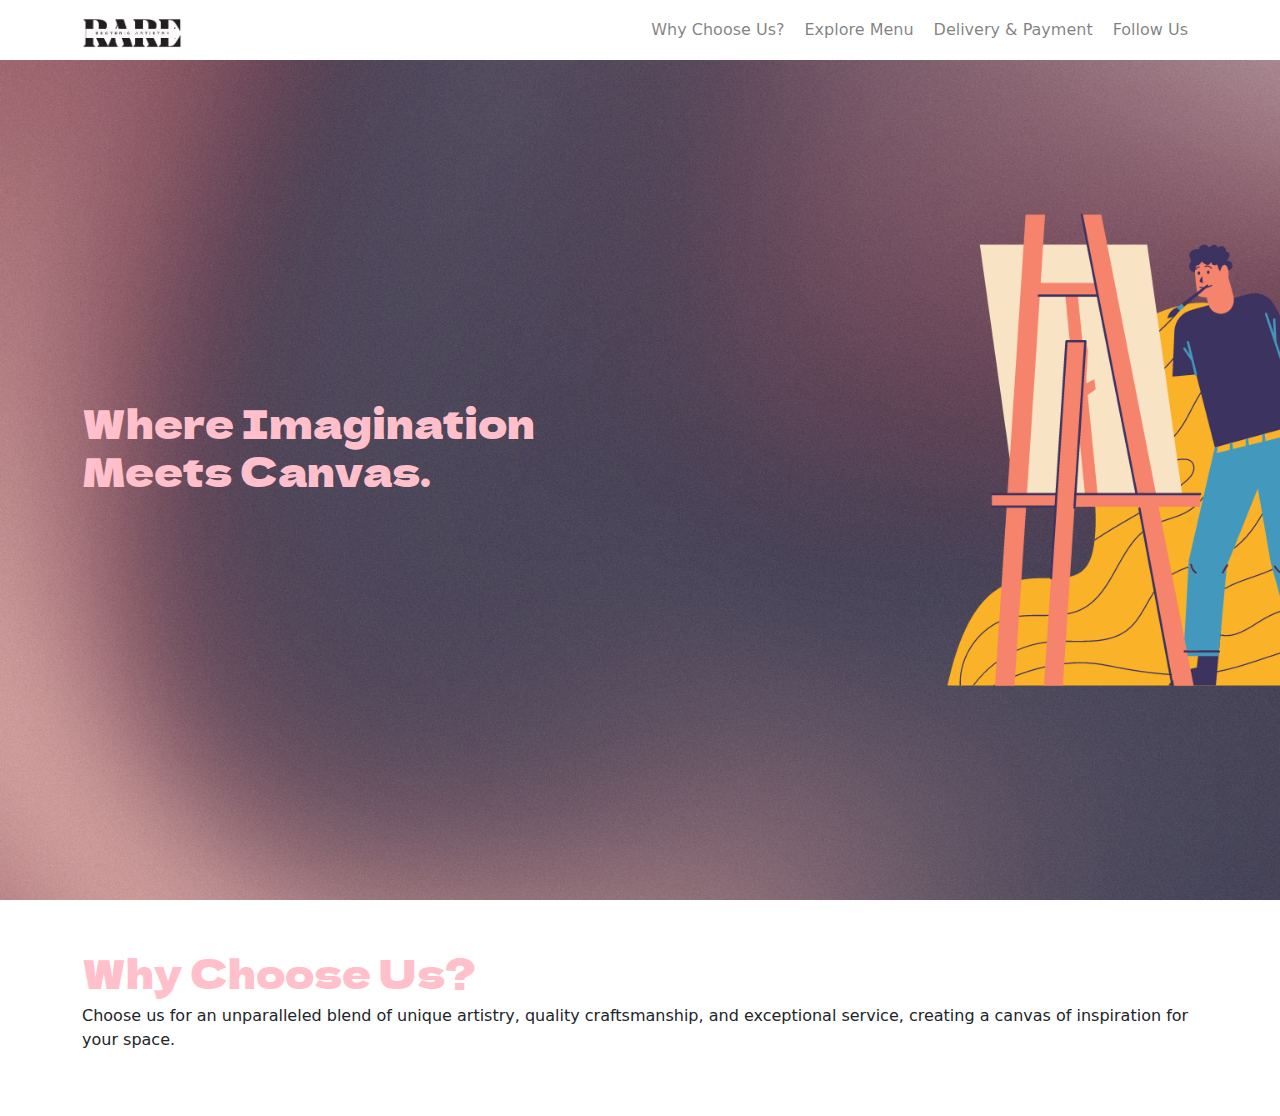
==== index.html @ 960fa9da "Add files via upload" ====
<!DOCTYPE html>
<html>

    <head>
        
        <link rel="stylesheet" href="https://stackpath.bootstrapcdn.com/bootstrap/4.5.2/css/bootstrap.min.css" integrity="sha384-JcKb8q3iqJ61gNV9KGb8thSsNjpSL0n8PARn9HuZOnIxN0hoP+VmmDGMN5t9UJ0Z" crossorigin="anonymous" />
        <script src="https://code.jquery.com/jquery-3.5.1.slim.min.js" integrity="sha384-DfXdz2htPH0lsSSs5nCTpuj/zy4C+OGpamoFVy38MVBnE+IbbVYUew+OrCXaRkfj" crossorigin="anonymous"></script>
        <script src="https://cdn.jsdelivr.net/npm/popper.js@1.16.1/dist/umd/popper.min.js" integrity="sha384-9/reFTGAW83EW2RDu2S0VKaIzap3H66lZH81PoYlFhbGU+6BZp6G7niu735Sk7lN" crossorigin="anonymous"></script>
        <script src="https://stackpath.bootstrapcdn.com/bootstrap/4.5.2/js/bootstrap.min.js" integrity="sha384-B4gt1jrGC7Jh4AgTPSdUtOBvfO8shuf57BaghqFfPlYxofvL8/KUEfYiJOMMV+rV" crossorigin="anonymous"></script>
        <link href="https://cdn.jsdelivr.net/npm/bootstrap@5.1.3/dist/css/bootstrap.min.css" rel="stylesheet" />
        <script src="https://cdn.jsdelivr.net/npm/bootstrap@5.1.3/dist/js/bootstrap.bundle.min.js"></script>
        <link rel="preconnect" href="https://fonts.googleapis.com">
        <link rel="preconnect" href="https://fonts.gstatic.com" crossorigin>
        <link href="https://fonts.googleapis.com/css2?family=Dela+Gothic+One&display=swap" rel="stylesheet">
        <title>Art Gallery</title>
        <link rel="stylesheet" href="style.css">
        <meta name="viewport" content="width=device-width, initial-scale=1.0">

    </head>
    <body>
        
        <nav class="navbar navbar-expand-lg navbar-light bg-white fixed-top">
            <div class="container">
                <a class="navbar-brand" href="#">
                    <img src="logo.png" class="logo" />
                </a>
                <button class="navbar-toggler" type="button" data-toggle="collapse" data-target="#navbarNavAltMarkup" aria-controls="navbarNavAltMarkup" aria-expanded="false" aria-label="Toggle navigation">
                    <span class="navbar-toggler-icon"></span>
                </button>
                <div class="collapse navbar-collapse" id="navbarNavAltMarkup">
                    <div class="navbar-nav ml-auto">
                        <a class="nav-link" id="navItem1" href="#wcuSection">
                            Why Choose Us?
                            <span class="sr-only">(current)</span>
                        </a>
                        <a class="nav-link" href="#exploreMenuSection" id="navItem2">Explore Menu</a>
                        <a class="nav-link" href="#deliveryPaymentSection" id="navItem3">Delivery & Payment</a>
                        <a class="nav-link" href="#followUsSection" id="navItem4">Follow Us</a>
                    </div>
                </div>
            </div>
        </nav>
    <!-- -------------------------------------------------------------------------------------------------------------------- -->        
        <div class="landing-page d-flex justify-content-center flex-column">
            <div class="container">
                <div class="row">
                    <div class="col-md-6">
                        <h1>Where Imagination Meets Canvas.</h1>
                    </div>
                </div>
            </div>
        </div>
<!-- -------------------------------------------------------------------------------------------------------------------- -->
        
        <div class="wcu-section pt-5 pb-5" id="wcuSection">
            <div class="container">
                <div class="row">
                    <div class="col-12">
                        <h1 class="wcu-section-heading">Why Choose Us?</h1>
                        <p class="wcu-section-description">
                            Choose us for an unparalleled blend of unique artistry, quality craftsmanship, 
                            and exceptional service, creating a canvas of inspiration for your space.
                        </p>
                    </div>
                </div>
            </div>
        </div>
    </body>

</html>
---- style.css ----
.logo {
    width: 100px;
    height: 30px;
}

.navbar{
    height: 60px;
}

.navbar-brand{
    padding-top: 10px;
}

.navbar-nav .nav-link{
    background: none;
    padding: 8px 16px;
    border-radius: 60px;
    border: none;
    text-align: center;
    text-decoration: none;
    display: inline-block;
    font-size: 16px;
    margin: 4px 2px;
    transition-duration: 0.4s;
    cursor: pointer;
}

.navbar-nav .nav-link:active{
    background-color: rgb(230, 248, 137);
    color: rgb(162, 255, 0);
}

.collapse{
    background-color: rgba(255, 255, 255, 0.746);
}

.landing-page {
    background-image: url("Black and Pink Gradient Motivational Quote Desktop Wallpaper.png");
    height: 100vh;
    background-size: cover;
}

h1{
    color: #FFC0CB;
    font-family: 'Dela Gothic One', sans-serif;
}

.wcu-section {
    background-color: #ffffff;
}
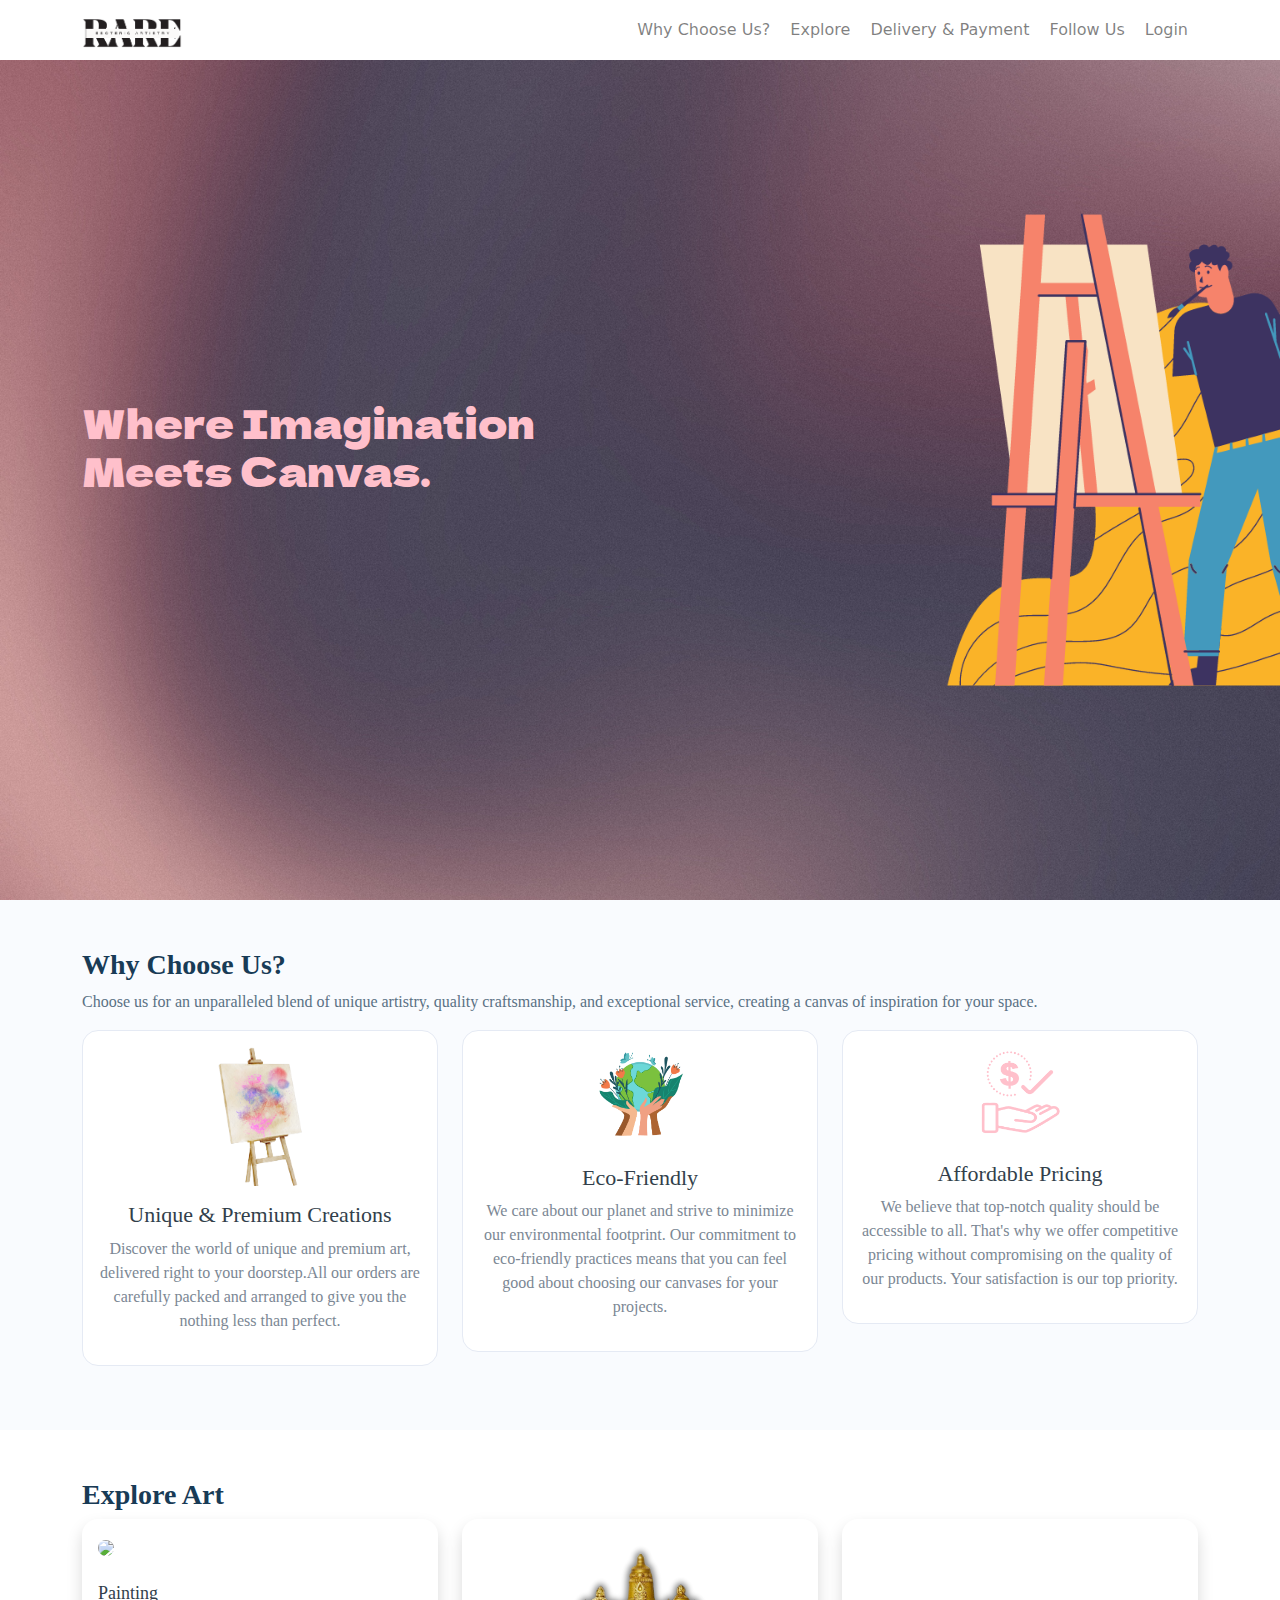
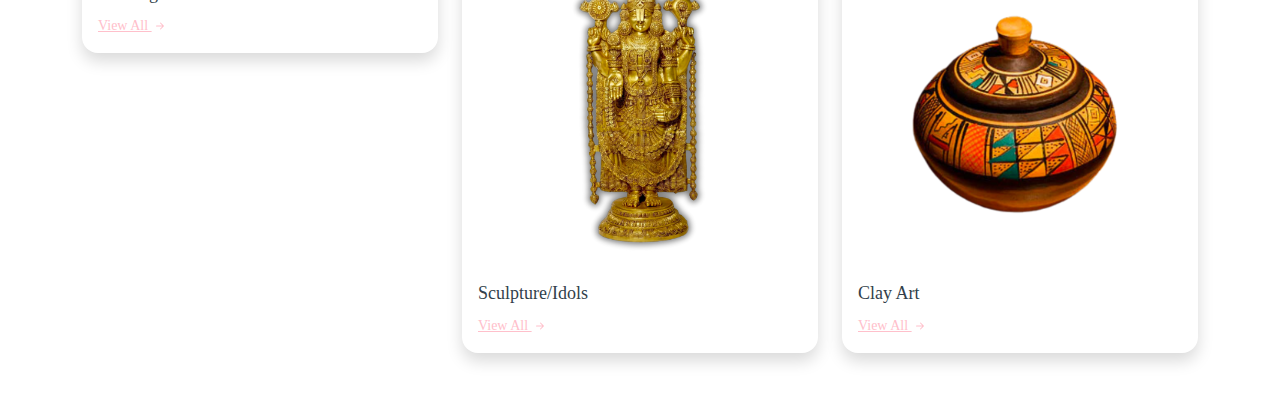
==== commit 9067d39a: "Add files via upload" ====
--- a/index.html
+++ b/index.html
@@ -33,9 +33,10 @@
                             Why Choose Us?
                             <span class="sr-only">(current)</span>
                         </a>
-                        <a class="nav-link" href="#exploreMenuSection" id="navItem2">Explore Menu</a>
+                        <a class="nav-link" href="#exploreart" id="navItem2">Explore</a>
                         <a class="nav-link" href="#deliveryPaymentSection" id="navItem3">Delivery & Payment</a>
                         <a class="nav-link" href="#followUsSection" id="navItem4">Follow Us</a>
+                        <a class="nav-link" href="" id="navItem4">Login</a>
                     </div>
                 </div>
             </div>
@@ -45,7 +46,7 @@
             <div class="container">
                 <div class="row">
                     <div class="col-md-6">
-                        <h1>Where Imagination Meets Canvas.</h1>
+                        <h1 class="lp-heading">Where Imagination Meets Canvas.</h1>
                     </div>
                 </div>
             </div>
@@ -62,6 +63,82 @@
                             and exceptional service, creating a canvas of inspiration for your space.
                         </p>
                     </div>
+                    <div class="col-12 col-md-4">
+                        <div class="wcu-card p-3 mb-3">
+                            <img class="wcu-card-image" src="Minimal Animal Red Fox Logo.png" >
+                            <h1 class="wcu-card-title mt-3">Unique & Premium Creations</h1>
+                            <p class="wcu-card-description">Discover the world of unique and premium art, 
+                                delivered right to your doorstep.All our orders are carefully packed and 
+                                arranged to give you the nothing less than perfect.
+                            </p>
+                        </div>
+                    </div>
+                    <div class="col-12 col-md-4">
+                        <div class="wcu-card p-3 mb-3">
+                            <img class="wcu-card-image" src="Eco-Friendly.png" >
+                            <h1 class="wcu-card-title mt-3">Eco-Friendly</h1>
+                            <p class="wcu-card-description">We care about our planet and strive to minimize 
+                                our environmental footprint. Our commitment to eco-friendly practices means 
+                                that you can feel good about choosing our canvases for your projects.
+                            </p>
+                        </div>
+                    </div>
+                    <div class="col-12 col-md-4">
+                        <div class="wcu-card p-3 mb-3">
+                            <img class="wcu-card-image" src="pricing.png" >
+                            <h1 class="wcu-card-title mt-3">Affordable Pricing</h1>
+                            <p class="wcu-card-description">We believe that top-notch quality should be 
+                                accessible to all. That's why we offer competitive pricing without 
+                                compromising on the quality of our products. Your satisfaction is our top priority. 
+                            </p>
+                        </div>
+                    </div>
+                </div>
+            </div>
+        </div>
+<!-- -------------------------------------------------------------------------------------------------------------------- -->
+        <div class="explore-Art-section pt-5 pb-5" id="exploreart">
+            <div class="container">
+                <div class="row">
+                    <div class="col-12">
+                        <h1 class="art-section-heading">Explore Art</h1>
+                    </div>
+                    <div class="col-12 col-md-4 col-lg-4">
+                        <div class="shadow art-item-card p-3 mb-3">
+                            <img src="banner1.png" class="art-item-image w-100" />
+                            <h1 class="art-card-title">Painting</h1>
+                            <a href="" class="art-item-link">
+                                View All
+                                <svg width="16px" height="16px" viewBox="0 0 16 16" class="bi bi-arrow-right-short" fill="#FFC0CB" xmlns="http://www.w3.org/2000/svg">
+                                    <path fill-rule="evenodd" d="M4 8a.5.5 0 0 1 .5-.5h5.793L8.146 5.354a.5.5 0 1 1 .708-.708l3 3a.5.5 0 0 1 0 .708l-3 3a.5.5 0 0 1-.708-.708L10.293 8.5H4.5A.5.5 0 0 1 4 8z" />
+                                </svg>
+                            </a>
+                        </div>
+                    </div>
+                    <div class="col-12 col-md-4 col-lg-4">
+                        <div class="shadow art-item-card p-3 mb-3">
+                            <img src="banner2.png" class="art-item-image w-100" />
+                            <h1 class="art-card-title">Sculpture/Idols</h1>
+                            <a href="" class="art-item-link">
+                                View All
+                                <svg width="16px" height="16px" viewBox="0 0 16 16" class="bi bi-arrow-right-short" fill="#FFC0CB" xmlns="http://www.w3.org/2000/svg">
+                                    <path fill-rule="evenodd" d="M4 8a.5.5 0 0 1 .5-.5h5.793L8.146 5.354a.5.5 0 1 1 .708-.708l3 3a.5.5 0 0 1 0 .708l-3 3a.5.5 0 0 1-.708-.708L10.293 8.5H4.5A.5.5 0 0 1 4 8z" />
+                                </svg>
+                            </a>
+                        </div>
+                    </div>
+                    <div class="col-12 col-md-4 col-lg-4">
+                        <div class="shadow art-item-card p-3 mb-3">
+                            <img src="banner3.png" class="art-item-image w-100" />
+                            <h1 class="art-card-title">Clay Art</h1>
+                            <a href="" class="art-item-link">
+                                View All
+                                <svg width="16px" height="16px" viewBox="0 0 16 16" class="bi bi-arrow-right-short" fill="#FFC0CB" xmlns="http://www.w3.org/2000/svg">
+                                    <path fill-rule="evenodd" d="M4 8a.5.5 0 0 1 .5-.5h5.793L8.146 5.354a.5.5 0 1 1 .708-.708l3 3a.5.5 0 0 1 0 .708l-3 3a.5.5 0 0 1-.708-.708L10.293 8.5H4.5A.5.5 0 0 1 4 8z" />
+                                </svg>
+                            </a>
+                        </div>
+                    </div>
                 </div>
             </div>
         </div>
--- a/style.css
+++ b/style.css
@@ -40,12 +40,86 @@
     background-size: cover;
 }
 
-h1{
+.lp-heading{
     color: #FFC0CB;
     font-family: 'Dela Gothic One', sans-serif;
 }
 
 .wcu-section {
-    background-color: #ffffff;
+    background-color: #f9fbfe;
 }
 
+.wcu-section-heading {
+    color: #183b56;
+    font-family: "Roboto";
+    font-size: 28px;
+    font-weight: 700;
+}
+
+.wcu-section-description {
+    color: #5a7184;
+    font-family: "Roboto";
+    font-size: 16px;
+}
+
+.wcu-card {
+    text-align: center;
+    background-color: white;
+    border-style: solid;
+    border-width: 1px;
+    border-color: #e5eaf4;
+    border-radius: 16px;
+}
+
+.wcu-card-image {
+    width: 87px;
+    height: auto;
+}
+
+.wcu-card-title {
+    color: #323f4b;
+    font-family: "Roboto";
+    font-size: 22px;
+    font-weight: 500;
+}
+
+.wcu-card-description {
+    color: #7b8794;
+    font-family: "Roboto";
+    font-size: 16px;
+}
+
+.explore-menu-section {
+    background-color: white;
+}
+
+.art-section-heading {
+    color: #183b56;
+    font-family: "Roboto";
+    font-size: 28px;
+    font-weight: 700;
+}
+
+.art-item-image {
+    border-radius: 16px;
+}
+
+.art-card-title {
+    color: #323f4b;
+    font-family: "Roboto";
+    font-size: 18px;
+    font-weight: 500;
+    margin-top: 24px;
+}
+
+.art-item-link {
+    color: #FFC0CB;
+    font-family: "Roboto";
+    font-size: 14px;
+    font-weight: 500;
+}
+
+.art-item-card {
+    border-radius: 16px;
+}
+
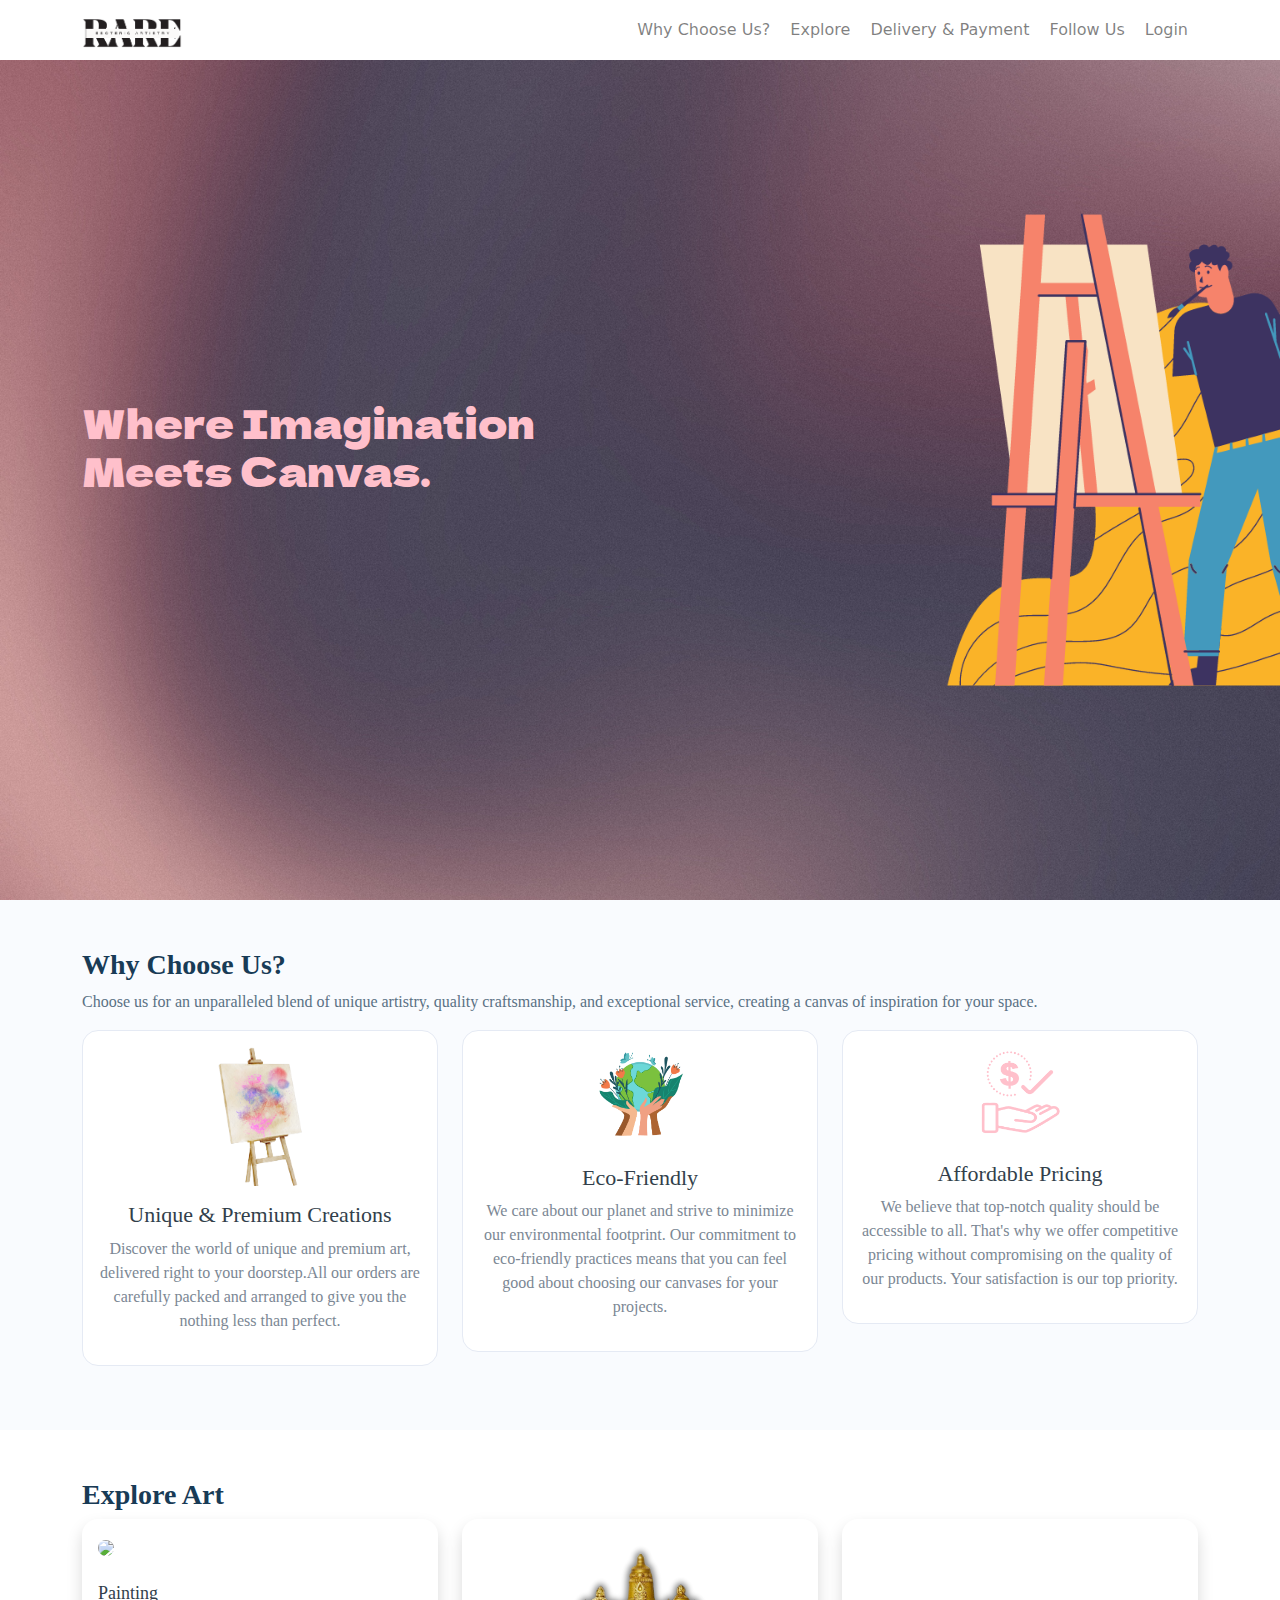
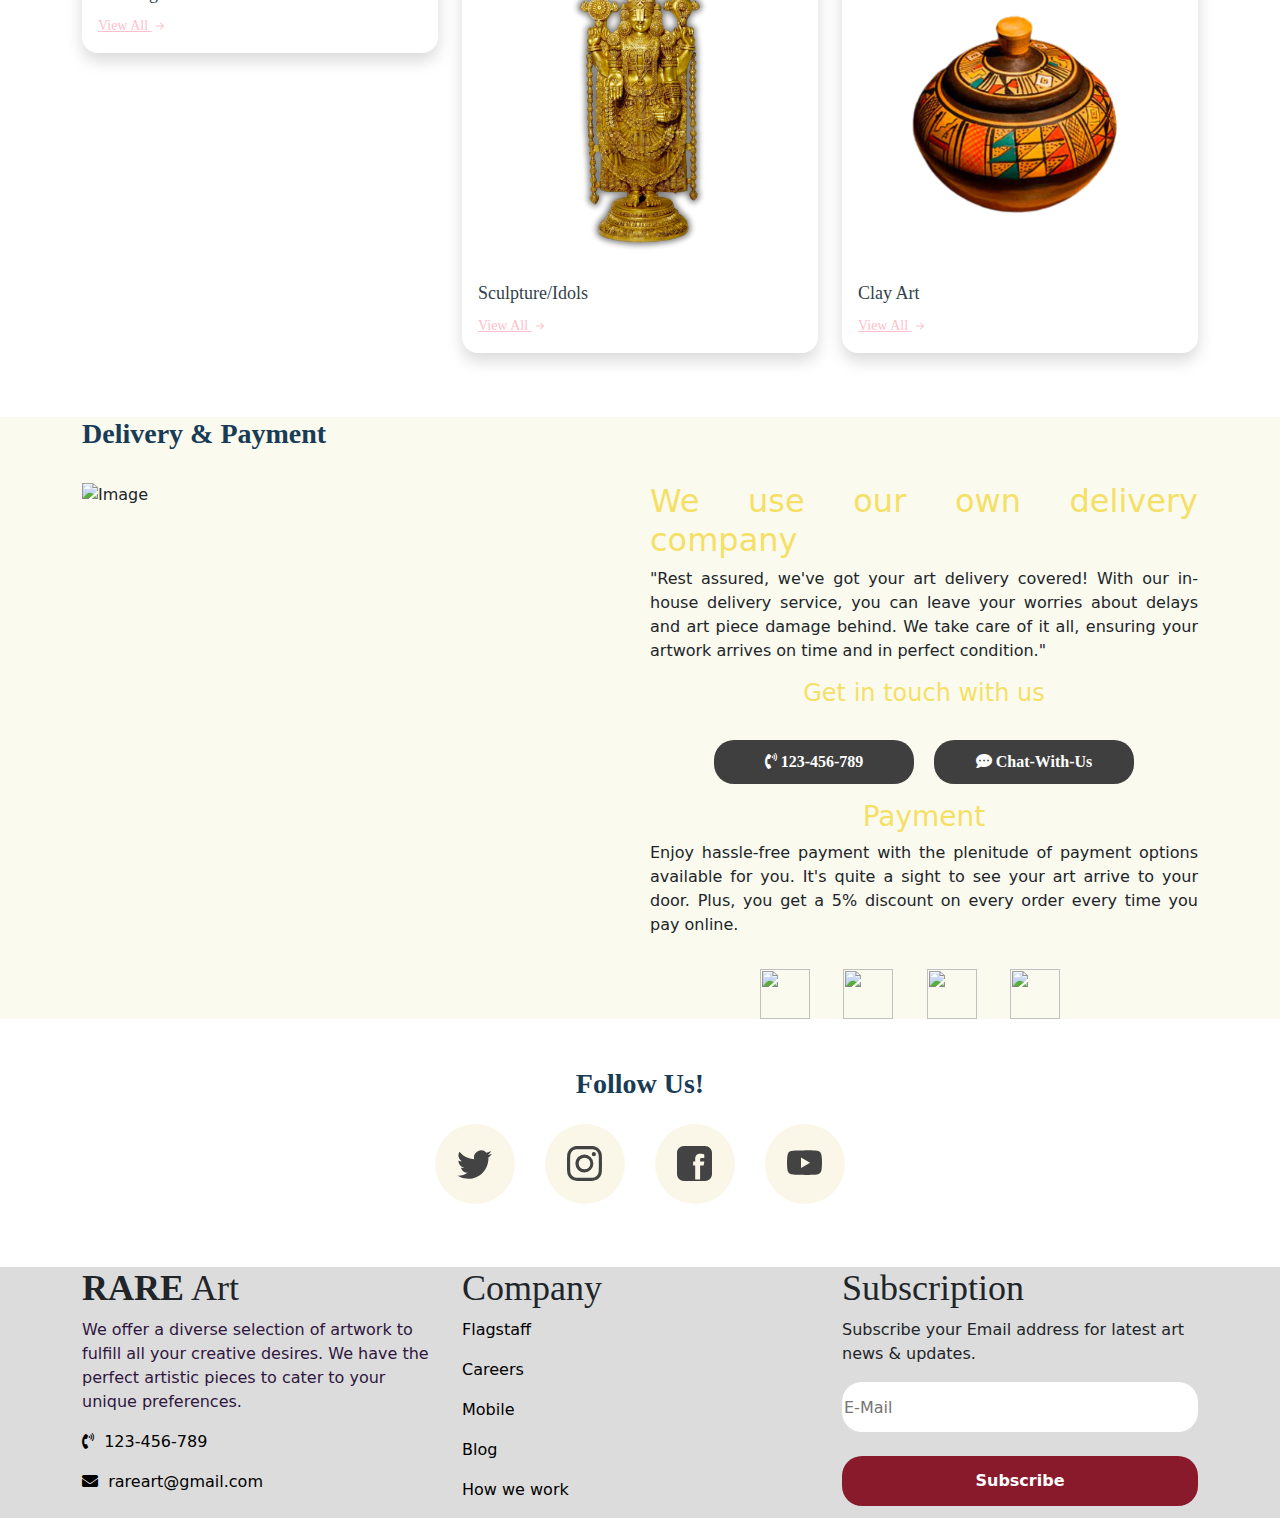
==== commit 96455d4e: "Add files via upload" ====
--- a/index.html
+++ b/index.html
@@ -4,6 +4,7 @@
     <head>
         
         <link rel="stylesheet" href="https://stackpath.bootstrapcdn.com/bootstrap/4.5.2/css/bootstrap.min.css" integrity="sha384-JcKb8q3iqJ61gNV9KGb8thSsNjpSL0n8PARn9HuZOnIxN0hoP+VmmDGMN5t9UJ0Z" crossorigin="anonymous" />
+        <link rel="stylesheet" href="https://cdnjs.cloudflare.com/ajax/libs/font-awesome/5.15.3/css/all.min.css">
         <script src="https://code.jquery.com/jquery-3.5.1.slim.min.js" integrity="sha384-DfXdz2htPH0lsSSs5nCTpuj/zy4C+OGpamoFVy38MVBnE+IbbVYUew+OrCXaRkfj" crossorigin="anonymous"></script>
         <script src="https://cdn.jsdelivr.net/npm/popper.js@1.16.1/dist/umd/popper.min.js" integrity="sha384-9/reFTGAW83EW2RDu2S0VKaIzap3H66lZH81PoYlFhbGU+6BZp6G7niu735Sk7lN" crossorigin="anonymous"></script>
         <script src="https://stackpath.bootstrapcdn.com/bootstrap/4.5.2/js/bootstrap.min.js" integrity="sha384-B4gt1jrGC7Jh4AgTPSdUtOBvfO8shuf57BaghqFfPlYxofvL8/KUEfYiJOMMV+rV" crossorigin="anonymous"></script>
@@ -18,7 +19,7 @@
 
     </head>
     <body>
-        
+<!-- -------------------------------------------- NAV-BAR ------------------------------------------------------------------------ -->
         <nav class="navbar navbar-expand-lg navbar-light bg-white fixed-top">
             <div class="container">
                 <a class="navbar-brand" href="#">
@@ -34,14 +35,14 @@
                             <span class="sr-only">(current)</span>
                         </a>
                         <a class="nav-link" href="#exploreart" id="navItem2">Explore</a>
-                        <a class="nav-link" href="#deliveryPaymentSection" id="navItem3">Delivery & Payment</a>
+                        <a class="nav-link" href="#delivery" id="navItem3">Delivery & Payment</a>
                         <a class="nav-link" href="#followUsSection" id="navItem4">Follow Us</a>
-                        <a class="nav-link" href="" id="navItem4">Login</a>
+                        <a class="nav-link" href="login.html" id="navItem4">Login</a>
                     </div>
                 </div>
             </div>
         </nav>
-    <!-- -------------------------------------------------------------------------------------------------------------------- -->        
+<!-- -------------------------------------------HOME_PAGE/LANDING------------------------------------------------------------------------- -->        
         <div class="landing-page d-flex justify-content-center flex-column">
             <div class="container">
                 <div class="row">
@@ -51,7 +52,7 @@
                 </div>
             </div>
         </div>
-<!-- -------------------------------------------------------------------------------------------------------------------- -->
+<!-- ---------------------------------------------WHY_CHOOSE_US----------------------------------------------------------------------- -->
         
         <div class="wcu-section pt-5 pb-5" id="wcuSection">
             <div class="container">
@@ -96,8 +97,8 @@
                 </div>
             </div>
         </div>
-<!-- -------------------------------------------------------------------------------------------------------------------- -->
-        <div class="explore-Art-section pt-5 pb-5" id="exploreart">
+<!-- ---------------------------------------------EXPLORE_ART----------------------------------------------------------------------- -->
+        <div class="explore-art-section pt-5 pb-5" id="exploreart">
             <div class="container">
                 <div class="row">
                     <div class="col-12">
@@ -142,6 +143,114 @@
                 </div>
             </div>
         </div>
+
+<!-- -------------------------------------------------DELIVERY_PAYMENT--------------------------------------------------------------------------------------->
+
+<div class="delivery" id="delivery">
+    <div class="container">
+        <div class="row">
+            <div class="col-12">
+                <h1 class="art-section-heading">Delivery & Payment</h1> <br>
+            </div>
+            <div class="col-md-6">
+                <img src="delivery.png" alt="Image" class="img-fluid">
+            </div>
+            <div class="dp-heading col-md-6">
+                <h2 style="color: rgba(245, 221, 86, 0.916);">We use our own delivery company</h2>
+                <p>"Rest assured, we've got your art delivery covered! With our in-house delivery service, you can leave your worries about delays and art piece damage behind. We take care of it all, ensuring your artwork arrives on time and in perfect condition."</p>
+                <h4 style="color: rgba(245, 221, 86, 0.916);">Get in touch with us</h4><br>
+
+                <div class="d-flex justify-content-center justify-content-between mb-3">
+                    <button class="dp-button" onclick="location.href='tel:123456789'"><i class="fas fa-phone-volume fa-sharp fa-regular"> 123-456-789</i></button>
+                    <div style="margin: 0 10px;"></div>
+                    <button class="dp-button" onclick="location.href='mailto:rare@gmail.com'"><i class='fas fa-comment-dots'> Chat-With-Us</i></button>
+                </div>
+
+                <h3 style="color: rgba(245, 221, 86, 0.916);">Payment</h3>
+
+                <p class="delivery-and-payment-section-description">
+                    Enjoy hassle-free payment with the plenitude of payment options
+                    available for you. It's quite a sight to see your art arrive to your door.
+                    Plus, you get a 5% discount on every order every time you pay
+                    online.
+                </p>
+
+                <div class="mt-3">
+                    <img src="https://d1tgh8fmlzexmh.cloudfront.net/ccbp-responsive-website/visa-card-img.png" class="payment-card-img" />
+                    <img src="https://d1tgh8fmlzexmh.cloudfront.net/ccbp-responsive-website/master-card-img.png" class="payment-card-img" />
+                    <img src="https://d1tgh8fmlzexmh.cloudfront.net/ccbp-responsive-website/paypal-card-img.png" class="payment-card-img" />
+                    <img src="https://d1tgh8fmlzexmh.cloudfront.net/ccbp-responsive-website/american-express-img.png" class="payment-card-img" />
+                </div>
+            </div>
+        </div>
+    </div> 
+</div>
+
+<!-- -------------------------------------------------Follow-Us--------------------------------------------------------------------------------------->
+
+<div class="follow-us-section pt-5 pb-5" id="followUsSection">
+    <div class="container">
+        <div class="row">
+            <div class="col-12">
+                <h1 class="follow-us-section-heading">Follow Us!</h1>
+            </div>
+            <div class="col-12">
+                <div class="d-flex flex-row justify-content-center">
+                    <div class="follow-us-icon-container">
+                        <a href="https://twitter.com/"><svg xmlns="http://www.w3.org/2000/svg" width="16" height="16" fill="currentColor" class="bi bi-twitter icon icon-twitter" viewBox="0 0 16 16">
+                                <path d="M5.026 15c6.038 0 9.341-5.003 9.341-9.334 0-.14 0-.282-.006-.422A6.685 6.685 0 0 0 16 3.542a6.658 6.658 0 0 1-1.889.518 3.301 3.301 0 0 0 1.447-1.817 6.533 6.533 0 0 1-2.087.793A3.286 3.286 0 0 0 7.875 6.03a9.325 9.325 0 0 1-6.767-3.429 3.289 3.289 0 0 0 1.018 4.382A3.323 3.323 0 0 1 .64 6.575v.045a3.288 3.288 0 0 0 2.632 3.218 3.203 3.203 0 0 1-.865.115 3.23 3.23 0 0 1-.614-.057 3.283 3.283 0 0 0 3.067 2.277A6.588 6.588 0 0 1 .78 13.58a6.32 6.32 0 0 1-.78-.045A9.344 9.344 0 0 0 5.026 15z" />
+                            </svg></a>
+                    </div>
+                    <div class="follow-us-icon-container">
+                        <a href="https://www.instagram.com/"><svg xmlns="http://www.w3.org/2000/svg" width="16" height="16" fill="currentColor" class="bi bi-instagram icon icon-insta" viewBox="0 0 16 16">
+                                <path d="M8 0C5.829 0 5.556.01 4.703.048 3.85.088 3.269.222 2.76.42a3.917 3.917 0 0 0-1.417.923A3.927 3.927 0 0 0 .42 2.76C.222 3.268.087 3.85.048 4.7.01 5.555 0 5.827 0 8.001c0 2.172.01 2.444.048 3.297.04.852.174 1.433.372 1.942.205.526.478.972.923 1.417.444.445.89.719 1.416.923.51.198 1.09.333 1.942.372C5.555 15.99 5.827 16 8 16s2.444-.01 3.298-.048c.851-.04 1.434-.174 1.943-.372a3.916 3.916 0 0 0 1.416-.923c.445-.445.718-.891.923-1.417.197-.509.332-1.09.372-1.942C15.99 10.445 16 10.173 16 8s-.01-2.445-.048-3.299c-.04-.851-.175-1.433-.372-1.941a3.926 3.926 0 0 0-.923-1.417A3.911 3.911 0 0 0 13.24.42c-.51-.198-1.092-.333-1.943-.372C10.443.01 10.172 0 7.998 0h.003zm-.717 1.442h.718c2.136 0 2.389.007 3.232.046.78.035 1.204.166 1.486.275.373.145.64.319.92.599.28.28.453.546.598.92.11.281.24.705.275 1.485.039.843.047 1.096.047 3.231s-.008 2.389-.047 3.232c-.035.78-.166 1.203-.275 1.485a2.47 2.47 0 0 1-.599.919c-.28.28-.546.453-.92.598-.28.11-.704.24-1.485.276-.843.038-1.096.047-3.232.047s-2.39-.009-3.233-.047c-.78-.036-1.203-.166-1.485-.276a2.478 2.478 0 0 1-.92-.598 2.48 2.48 0 0 1-.6-.92c-.109-.281-.24-.705-.275-1.485-.038-.843-.046-1.096-.046-3.233 0-2.136.008-2.388.046-3.231.036-.78.166-1.204.276-1.486.145-.373.319-.64.599-.92.28-.28.546-.453.92-.598.282-.11.705-.24 1.485-.276.738-.034 1.024-.044 2.515-.045v.002zm4.988 1.328a.96.96 0 1 0 0 1.92.96.96 0 0 0 0-1.92zm-4.27 1.122a4.109 4.109 0 1 0 0 8.217 4.109 4.109 0 0 0 0-8.217zm0 1.441a2.667 2.667 0 1 1 0 5.334 2.667 2.667 0 0 1 0-5.334z" />
+                            </svg></a>
+                    </div>
+                    <div class="follow-us-icon-container">
+                        <a href="https://www.facebook.com/in/"><svg xmlns="http://www.w3.org/2000/svg" xmlns:xlink="http://www.w3.org/1999/xlink" fill="currentColor" version="1.0" x="0px" y="0px" width="50" height="50" viewBox="0 0 50 50" class="icon icons8-Facebook-Filled" >
+                            <path d="M40,0H10C4.486,0,0,4.486,0,10v30c0,5.514,4.486,10,10,10h30c5.514,0,10-4.486,10-10V10C50,4.486,45.514,0,40,0z M39,17h-3 c-2.145,0-3,0.504-3,2v3h6l-1,6h-5v20h-7V28h-3v-6h3v-3c0-4.677,1.581-8,7-8c2.902,0,6,1,6,1V17z"></path>
+                        </svg></a>
+                    </div>
+                    <div class="follow-us-icon-container">
+                        <a href="https://www.youtube.com/"><svg xmlns="http://www.w3.org/2000/svg" width="16" height="16" fill="currentColor" class="bi bi-youtube icon icon-youtube" viewBox="0 0 16 16">
+                            <path d="M8.051 1.999h.089c.822.003 4.987.033 6.11.335a2.01 2.01 0 0 1 1.415 1.42c.101.38.172.883.22 1.402l.01.104.022.26.008.104c.065.914.073 1.77.074 1.957v.075c-.001.194-.01 1.108-.082 2.06l-.008.105-.009.104c-.05.572-.124 1.14-.235 1.558a2.007 2.007 0 0 1-1.415 1.42c-1.16.312-5.569.334-6.18.335h-.142c-.309 0-1.587-.006-2.927-.052l-.17-.006-.087-.004-.171-.007-.171-.007c-1.11-.049-2.167-.128-2.654-.26a2.007 2.007 0 0 1-1.415-1.419c-.111-.417-.185-.986-.235-1.558L.09 9.82l-.008-.104A31.4 31.4 0 0 1 0 7.68v-.123c.002-.215.01-.958.064-1.778l.007-.103.003-.052.008-.104.022-.26.01-.104c.048-.519.119-1.023.22-1.402a2.007 2.007 0 0 1 1.415-1.42c.487-.13 1.544-.21 2.654-.26l.17-.007.172-.006.086-.003.171-.007A99.788 99.788 0 0 1 7.858 2h.193zM6.4 5.209v4.818l4.157-2.408L6.4 5.209z"/>
+                        </svg></a>
+                    </div>
+                </div>
+            </div>
+        </div>
+    </div>
+</div>
+
+<!-- -------------------------------------------------Footer--------------------------------------------------------------------------------------->
+
+        <div class="footer">
+            <div class="container">
+                <div class="row">
+                    <div class="col-12 col-md-4">
+                        <h1 class="fh"><strong>RARE</strong> Art</h1>
+                        <p class="fp-light">We offer a diverse selection of artwork to fulfill all your creative desires. We have the perfect artistic pieces to cater to your unique preferences.</p>
+                        <p class="cdetails"><i class="fas fa-phone-volume fa-sharp fa-regular"></i>&nbsp;&nbsp;<a class="cdetails" href="tel:+123456789">123-456-789</a></p>
+                        <p class="cdetails"><i class="fas fa-regular fa-envelope"></i>&nbsp;&nbsp;<a class="cdetails" href="rareart@gmail.com">rareart@gmail.com</a></p>
+                    </div>
+                    <div class="col-12 col-md-4">
+                        <h1 class="fh">Company</h1>
+                        <p class="cdetails"><a class="cdetails" href="">Flagstaff</a></p>
+                        <p class="cdetails"><a class="cdetails" href="">Careers</a></p>
+                        <p class="cdetails"><a class="cdetails" href="">Mobile</a></p>
+                        <p class="cdetails"><a class="cdetails" href="">Blog</a></p>
+                        <p class="cdetails"><a class="cdetails" href="">How we work</a></p>
+                    </div>
+                    <div class="col-12 col-md-4">
+                        <h1 class="fh">Subscription</h1>
+                        <p class="fp">Subscribe your Email address for latest art news & updates.</p>
+                        <input class="f-input" type="email" placeholder="E-Mail"><br> <br> 
+                        <button class="sub-button" type="submit">Subscribe</button>
+                    </div>
+                </div>
+            </div>
+        </div>
+
+
     </body>
-
 </html>--- a/style.css
+++ b/style.css
@@ -89,7 +89,7 @@
     font-size: 16px;
 }
 
-.explore-menu-section {
+.explore-art-section {
     background-color: white;
 }
 
@@ -123,3 +123,133 @@
     border-radius: 16px;
 }
 
+
+
+.delivery{
+    background-color: rgba(245, 245, 220, 0.465);
+}
+
+.dp-heading{
+    display: flex;
+    text-align: justify;
+    flex-direction: column;
+    justify-content: center;
+    align-items: center;
+    font-weight: 300;
+    padding-left: 10px;
+}
+
+.dp-button{
+    background-color: rgb(63, 63, 63);
+    color: white;
+    width: 200px;
+    padding: 10px;
+    align-items: center;
+    border: none;
+    outline: none;
+    border-radius: 20px;
+    font-weight: bold;
+}
+
+.payment{
+    background-color: rgba(245, 245, 220, 0.465);
+}
+
+.payment-card-img {
+    width: 50px;
+    height: 50px;
+    margin-right: 28px;
+}
+
+.follow-us-section {
+    background-color: white;
+}
+
+.follow-us-section-heading {
+    text-align: center;
+    color: #183b56;
+    font-family: "Roboto";
+    font-size: 28px;
+    font-weight: 700;
+}
+
+.follow-us-icon-container {
+    background-color: #faf7e8;
+    width: 80px;
+    height: 80px;
+    border-radius: 40px;
+    margin: 15px;
+    padding-top: 22px;
+    padding-bottom: 14px;
+    padding-right: 16px;
+    padding-left: 22px;
+}
+
+.icon {
+    color: rgb(67, 67, 67);
+    height: 35px;
+    width: 35px;
+}
+
+.icon:hover{
+    color: blue;
+}
+
+.icon-twitter:hover {
+    color: skyblue;
+}
+
+.icon-insta:hover{
+    color: rgba(245, 122, 61, 0.91);
+}
+
+.icon-youtube:hover{
+    color: red;
+}
+
+.footer{
+    background-color: gainsboro;
+}
+
+.fh{
+    font-family: "Roboto";
+    font-size: 36px;
+}
+
+.fp-light{
+    color: #2f163f;
+}
+
+.cdetails{
+    text-decoration: none;
+    color: black;
+}
+
+.cdetails:hover{
+    text-decoration: none;
+    color: #881a2c;
+}
+
+.f-input{
+    border: none;
+    border-radius: 20px;
+    width: 100%;
+    height: 50px;
+}
+
+.sub-button{
+    border: none;
+    outline: none;
+    height: 50px;
+    width: 100%;
+    background-color: #881a2c;
+    color: white;
+    border-radius: 20px;
+    font-weight: bold;
+}
+
+.sub-button:hover{
+    background-color: white;
+    color: #881a2c;
+    border: 1px solid;
+}
